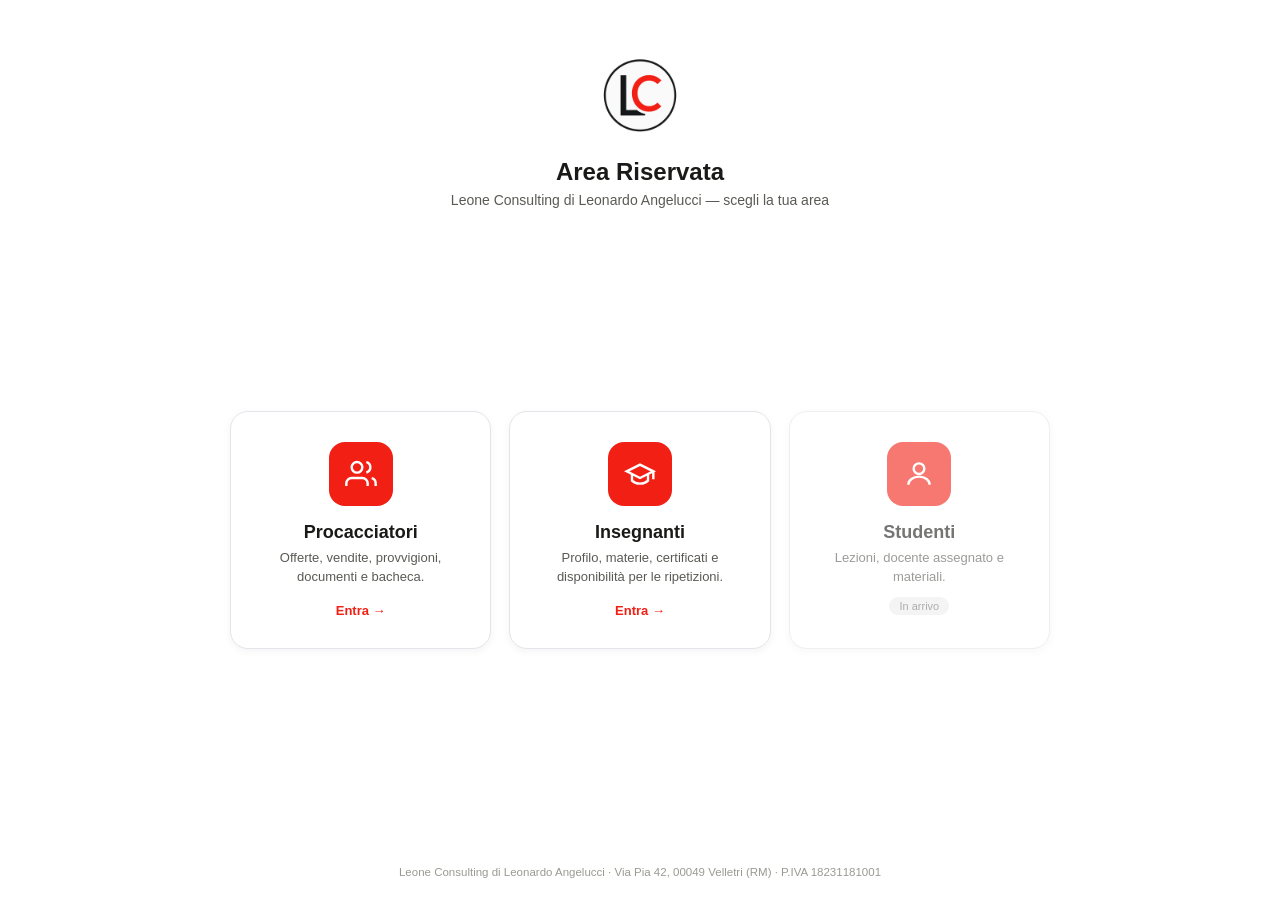
==== index.html @ 7fba16f7 "Rename hub-index.html to index.html" ====
<!DOCTYPE html>
<html lang="it">
<head>
<meta charset="UTF-8">
<meta name="viewport" content="width=device-width, initial-scale=1.0">
<title>Area Riservata — Leone Consulting</title>
<style>
  :root{ --blu:#185FA5; --blu-d:#0f4377; --oro:#e8b44b; --bg:#eef1f4; --text:#1a1a18; --text2:#5a5a55; }
  *{box-sizing:border-box}
  body{margin:0;min-height:100vh;font-family:-apple-system,BlinkMacSystemFont,'Segoe UI',Roboto,sans-serif;background:#fff;color:var(--text);display:flex;flex-direction:column}
  .hero{text-align:center;padding:48px 20px 8px}
  .logo{width:96px;height:96px;display:block;margin:0 auto 14px;object-fit:contain}
  .hero h1{margin:0;font-size:24px}
  .hero p{margin:6px 0 0;color:var(--text2);font-size:14px}
  .grid{flex:1;display:flex;align-items:center;justify-content:center;padding:30px 20px}
  .cards{display:grid;grid-template-columns:repeat(auto-fit,minmax(220px,1fr));gap:18px;max-width:820px;width:100%}
  .card{background:#fff;border:1px solid #e2e6ea;border-radius:18px;padding:30px 22px;text-decoration:none;color:inherit;display:flex;flex-direction:column;align-items:center;text-align:center;transition:transform .15s,box-shadow .15s;box-shadow:0 2px 8px rgba(0,0,0,.05)}
  .card:hover{transform:translateY(-4px);box-shadow:0 12px 28px rgba(242,31,20,.16);border-color:#F21F14}
  .card .ic{width:64px;height:64px;border-radius:16px;display:flex;align-items:center;justify-content:center;margin-bottom:16px}
  .card svg{width:32px;height:32px;stroke:#fff;fill:none;stroke-width:1.8}
  .ic-proc,.ic-doc,.ic-stu{background:#F21F14}
  .card h2{margin:0 0 6px;font-size:18px}
  .card p{margin:0;color:var(--text2);font-size:13px;line-height:1.45}
  .card .go{margin-top:16px;font-size:13px;font-weight:700;color:#F21F14}
  .card.soon{opacity:.6;pointer-events:none}
  .card.soon .go{color:var(--text2)}
  .badge-soon{margin-top:10px;font-size:11px;background:#eee;color:#777;border-radius:20px;padding:3px 10px}
  footer{text-align:center;color:#9a9a93;font-size:11.5px;padding:22px}
</style>
</head>
<body>
  <div class="hero">
    <img class="logo" src="[data-uri]" alt="Leone Consulting">
    <h1>Area Riservata</h1>
    <p>Leone Consulting di Leonardo Angelucci — scegli la tua area</p>
  </div>
  <div class="grid">
    <div class="cards">
      <a class="card" href="https://portale.leoneconsultingitalia.it">
        <div class="ic ic-proc"><svg viewBox="0 0 24 24"><path d="M17 21v-2a4 4 0 0 0-4-4H5a4 4 0 0 0-4 4v2"/><circle cx="9" cy="7" r="4"/><path d="M23 21v-2a4 4 0 0 0-3-3.87"/><path d="M16 3.13a4 4 0 0 1 0 7.75"/></svg></div>
        <h2>Procacciatori</h2>
        <p>Offerte, vendite, provvigioni, documenti e bacheca.</p>
        <div class="go">Entra →</div>
      </a>
      <a class="card" href="https://insegnamento.leoneconsultingitalia.it">
        <div class="ic ic-doc"><svg viewBox="0 0 24 24"><path d="M22 10v6M2 10l10-5 10 5-10 5z"/><path d="M6 12v5c3 3 9 3 12 0v-5"/></svg></div>
        <h2>Insegnanti</h2>
        <p>Profilo, materie, certificati e disponibilità per le ripetizioni.</p>
        <div class="go">Entra →</div>
      </a>
      <a class="card soon" href="#">
        <div class="ic ic-stu"><svg viewBox="0 0 24 24"><circle cx="12" cy="8" r="4"/><path d="M4 20c0-3.3 3.6-6 8-6s8 2.7 8 6"/></svg></div>
        <h2>Studenti</h2>
        <p>Lezioni, docente assegnato e materiali.</p>
        <div class="badge-soon">In arrivo</div>
      </a>
    </div>
  </div>
  <footer>Leone Consulting di Leonardo Angelucci · Via Pia 42, 00049 Velletri (RM) · P.IVA 18231181001</footer>
</body>
</html>
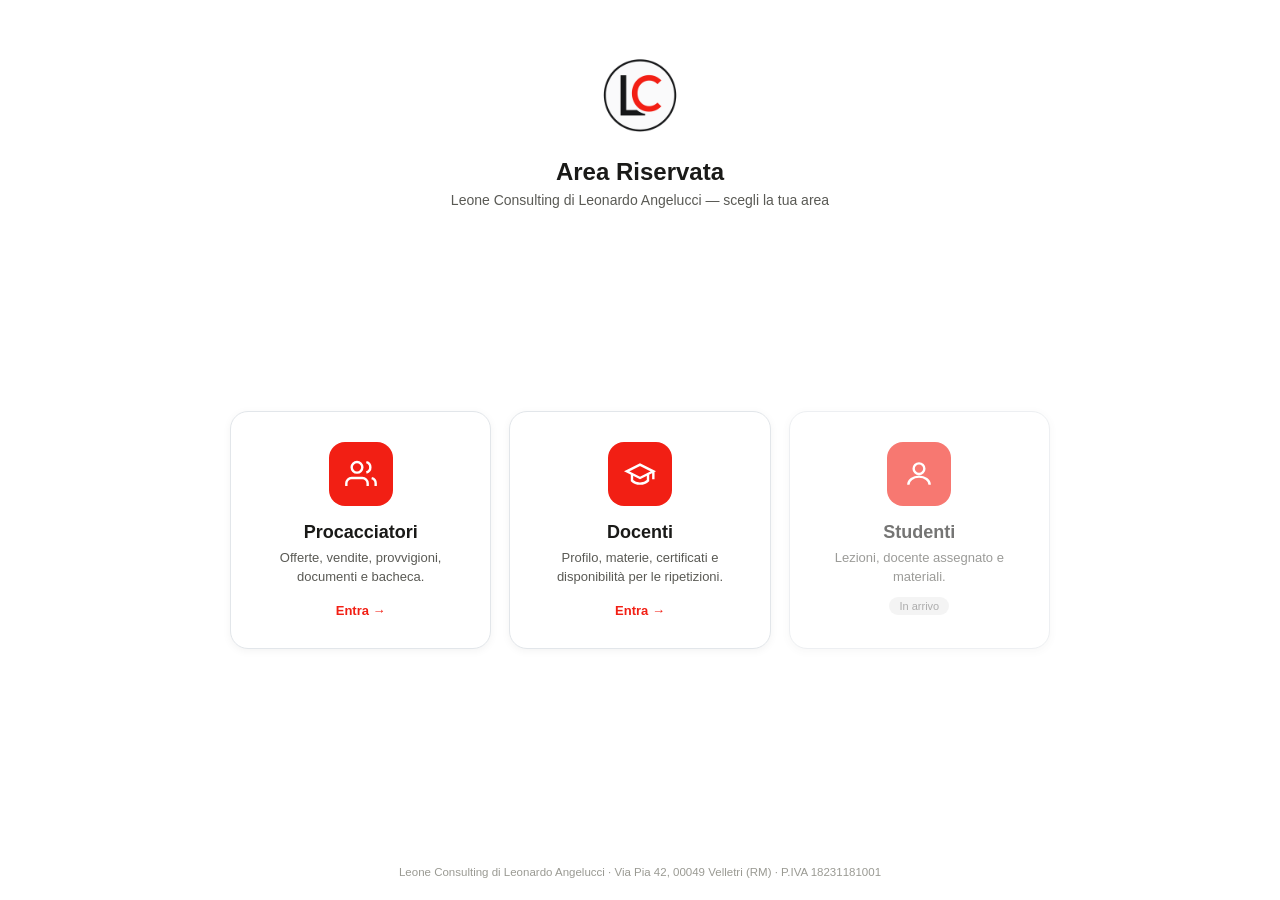
==== commit 8ec37b18: "Rename hub-index.html to index.html" ====
--- a/index.html
+++ b/index.html
@@ -44,7 +44,7 @@
       </a>
       <a class="card" href="https://insegnamento.leoneconsultingitalia.it">
         <div class="ic ic-doc"><svg viewBox="0 0 24 24"><path d="M22 10v6M2 10l10-5 10 5-10 5z"/><path d="M6 12v5c3 3 9 3 12 0v-5"/></svg></div>
-        <h2>Insegnanti</h2>
+        <h2>Docenti</h2>
         <p>Profilo, materie, certificati e disponibilità per le ripetizioni.</p>
         <div class="go">Entra →</div>
       </a>
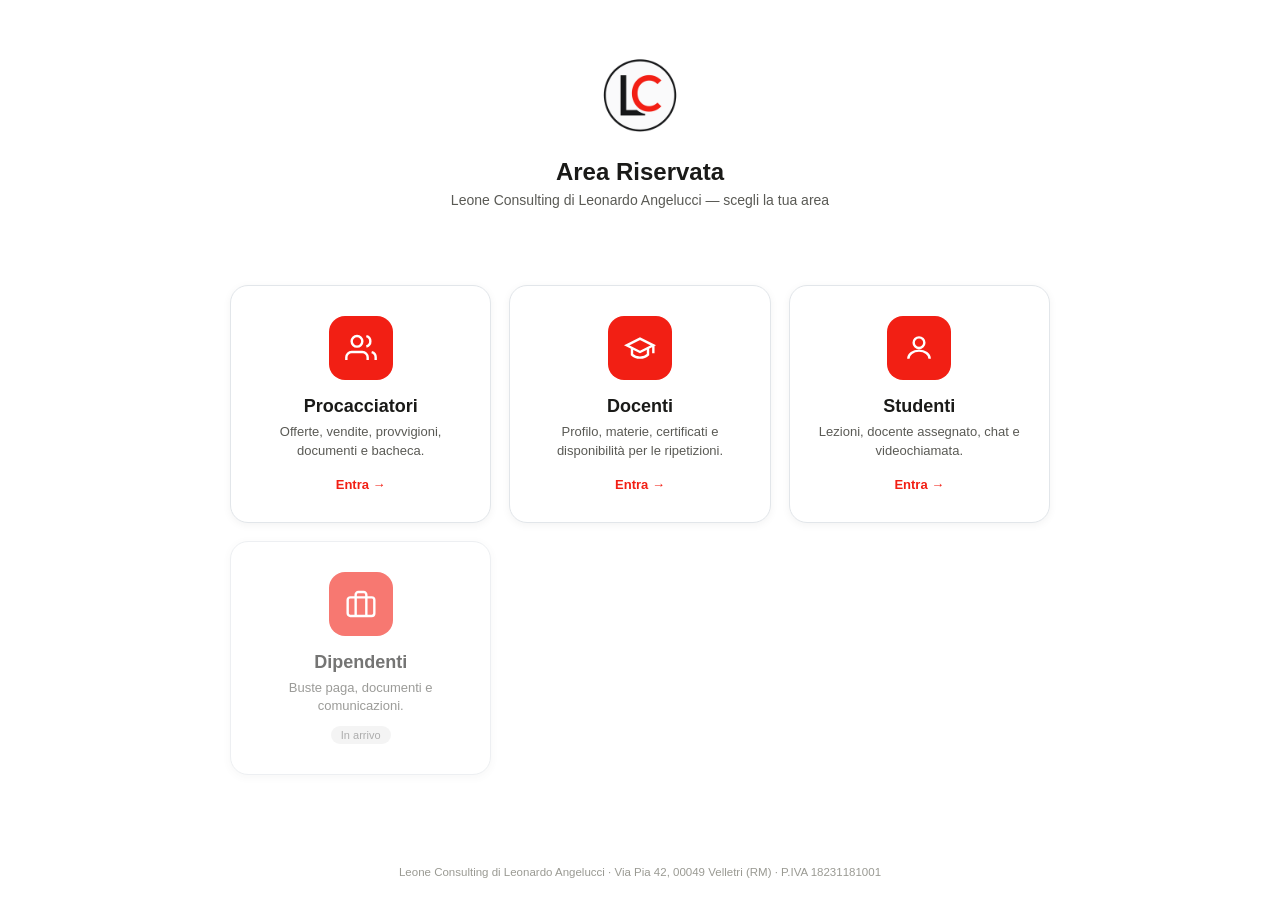
==== commit dc2b064b: "link docenti + studenti + dipendenti" ====
--- a/index.html
+++ b/index.html
@@ -42,16 +42,22 @@
         <p>Offerte, vendite, provvigioni, documenti e bacheca.</p>
         <div class="go">Entra →</div>
       </a>
-      <a class="card" href="https://insegnamento.leoneconsultingitalia.it">
+      <a class="card" href="https://docenti.leoneconsultingitalia.it">
         <div class="ic ic-doc"><svg viewBox="0 0 24 24"><path d="M22 10v6M2 10l10-5 10 5-10 5z"/><path d="M6 12v5c3 3 9 3 12 0v-5"/></svg></div>
         <h2>Docenti</h2>
         <p>Profilo, materie, certificati e disponibilità per le ripetizioni.</p>
         <div class="go">Entra →</div>
       </a>
-      <a class="card soon" href="#">
+      <a class="card" href="https://studenti.leoneconsultingitalia.it">
         <div class="ic ic-stu"><svg viewBox="0 0 24 24"><circle cx="12" cy="8" r="4"/><path d="M4 20c0-3.3 3.6-6 8-6s8 2.7 8 6"/></svg></div>
         <h2>Studenti</h2>
-        <p>Lezioni, docente assegnato e materiali.</p>
+        <p>Lezioni, docente assegnato, chat e videochiamata.</p>
+        <div class="go">Entra →</div>
+      </a>
+      <a class="card soon" href="#">
+        <div class="ic ic-proc"><svg viewBox="0 0 24 24"><rect x="2" y="7" width="20" height="14" rx="2"/><path d="M16 21V5a2 2 0 0 0-2-2h-4a2 2 0 0 0-2 2v16"/></svg></div>
+        <h2>Dipendenti</h2>
+        <p>Buste paga, documenti e comunicazioni.</p>
         <div class="badge-soon">In arrivo</div>
       </a>
     </div>
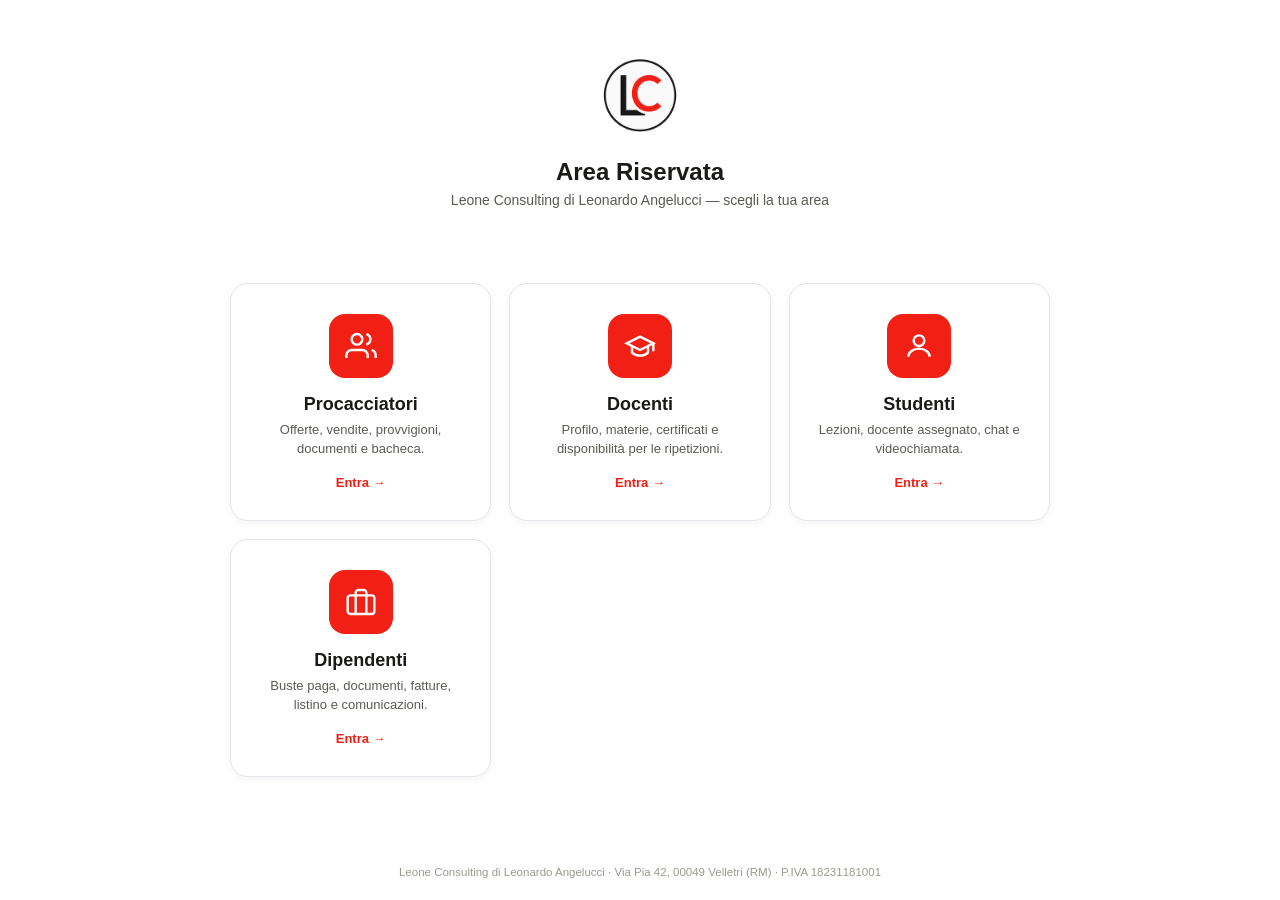
==== commit 7a5ffbd0: "Attivata area Dipendenti" ====
--- a/index.html
+++ b/index.html
@@ -4,6 +4,8 @@
 <meta charset="UTF-8">
 <meta name="viewport" content="width=device-width, initial-scale=1.0">
 <title>Area Riservata — Leone Consulting</title>
+<link rel="icon" type="image/png" href="[data-uri]">
+<link rel="apple-touch-icon" href="[data-uri]">
 <style>
   :root{ --blu:#185FA5; --blu-d:#0f4377; --oro:#e8b44b; --bg:#eef1f4; --text:#1a1a18; --text2:#5a5a55; }
   *{box-sizing:border-box}
@@ -54,11 +56,11 @@
         <p>Lezioni, docente assegnato, chat e videochiamata.</p>
         <div class="go">Entra →</div>
       </a>
-      <a class="card soon" href="#">
+      <a class="card" href="https://dipendenti.leoneconsultingitalia.it">
         <div class="ic ic-proc"><svg viewBox="0 0 24 24"><rect x="2" y="7" width="20" height="14" rx="2"/><path d="M16 21V5a2 2 0 0 0-2-2h-4a2 2 0 0 0-2 2v16"/></svg></div>
         <h2>Dipendenti</h2>
-        <p>Buste paga, documenti e comunicazioni.</p>
-        <div class="badge-soon">In arrivo</div>
+        <p>Buste paga, documenti, fatture, listino e comunicazioni.</p>
+        <div class="go">Entra →</div>
       </a>
     </div>
   </div>
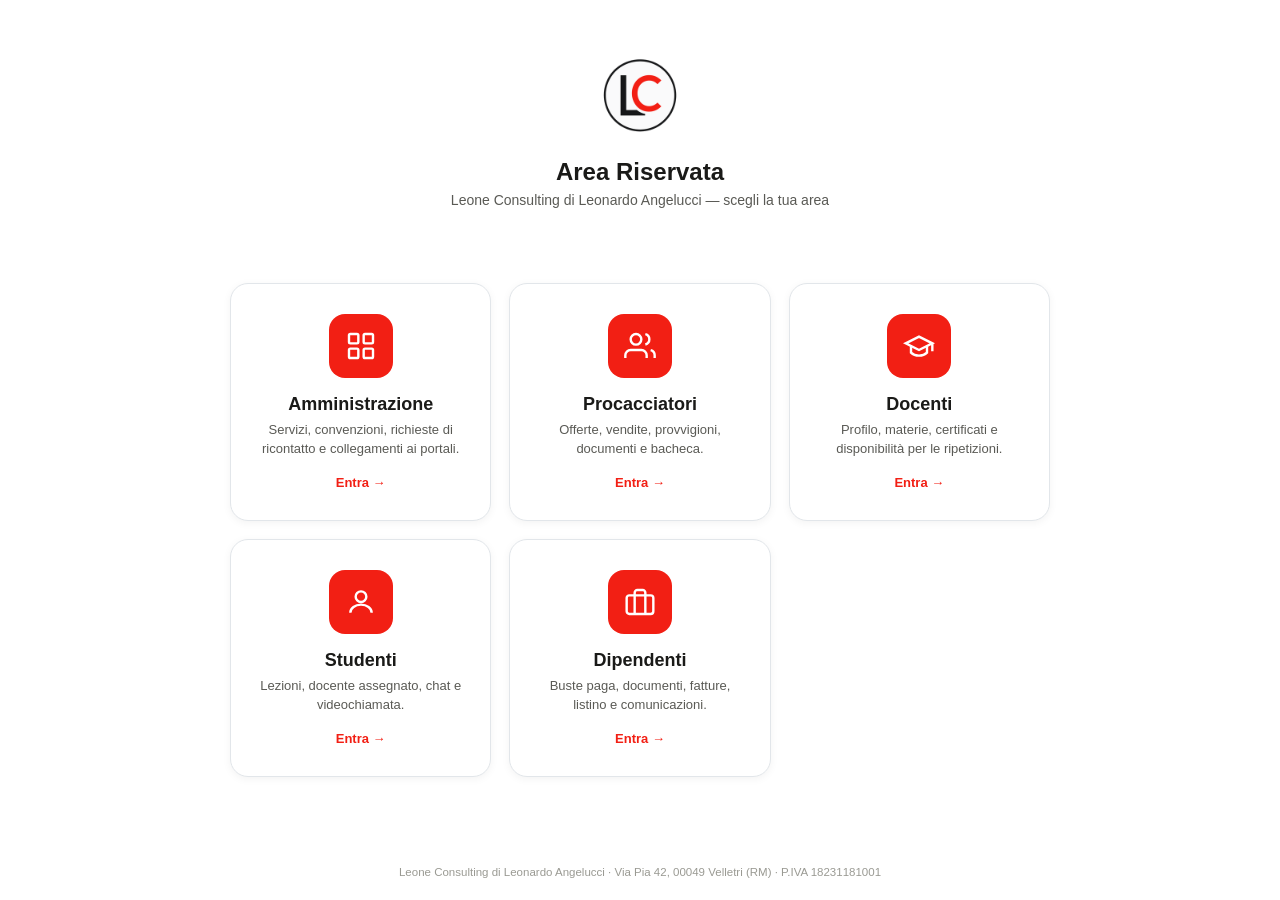
==== commit 10468cbc: "Aggiunge Area Amministrazione e catalogo Conflavoro Point con richieste di ricontatto" ====
--- a/index.html
+++ b/index.html
@@ -38,6 +38,12 @@
   </div>
   <div class="grid">
     <div class="cards">
+      <a class="card" href="/amministrazione/">
+        <div class="ic ic-proc"><svg viewBox="0 0 24 24"><rect x="3" y="3" width="7" height="7" rx="1"/><rect x="14" y="3" width="7" height="7" rx="1"/><rect x="3" y="14" width="7" height="7" rx="1"/><rect x="14" y="14" width="7" height="7" rx="1"/></svg></div>
+        <h2>Amministrazione</h2>
+        <p>Servizi, convenzioni, richieste di ricontatto e collegamenti ai portali.</p>
+        <div class="go">Entra →</div>
+      </a>
       <a class="card" href="https://portale.leoneconsultingitalia.it">
         <div class="ic ic-proc"><svg viewBox="0 0 24 24"><path d="M17 21v-2a4 4 0 0 0-4-4H5a4 4 0 0 0-4 4v2"/><circle cx="9" cy="7" r="4"/><path d="M23 21v-2a4 4 0 0 0-3-3.87"/><path d="M16 3.13a4 4 0 0 1 0 7.75"/></svg></div>
         <h2>Procacciatori</h2>
